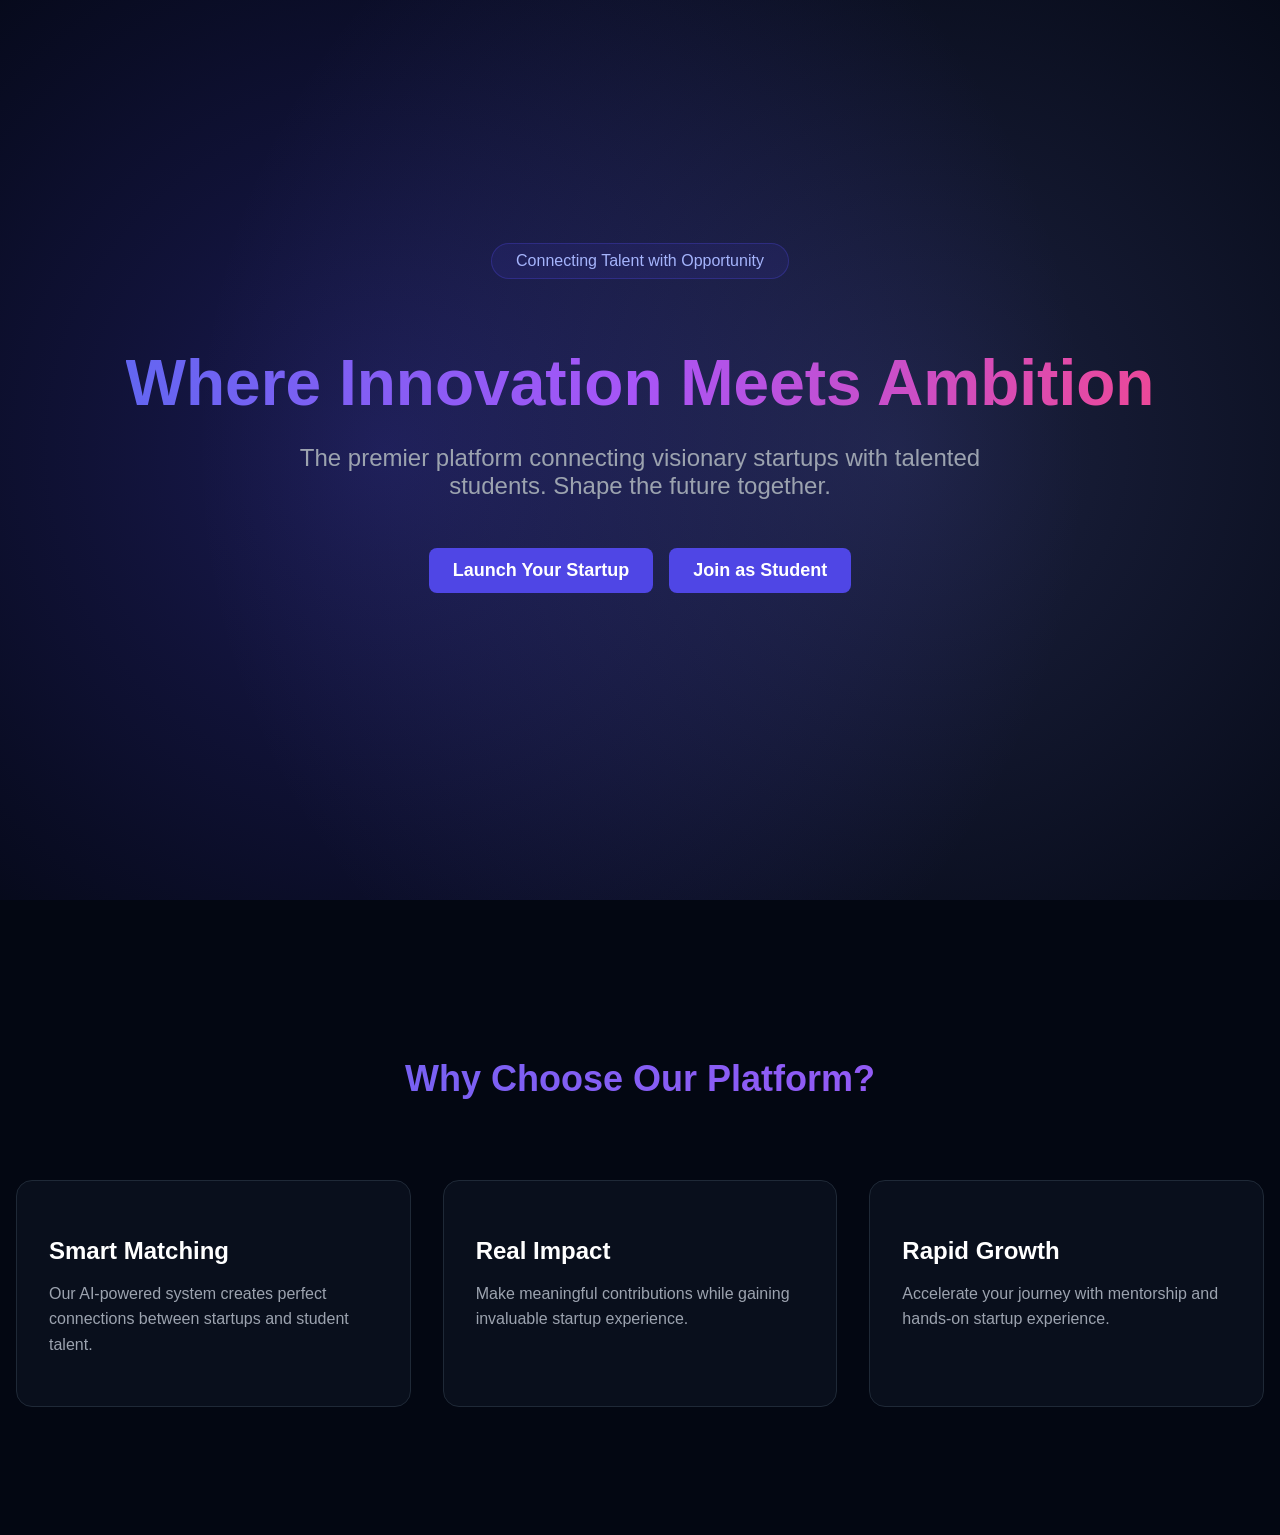
==== index.html @ 2dbad0bc "first commit" ====
<!DOCTYPE html>
<html lang="en">
<head>
  <meta charset="UTF-8">
  <meta name="viewport" content="width=device-width, initial-scale=1.0">
  <title>Landing Page</title>
  <style>
    body {
      margin: 0;
      font-family: Arial, sans-serif;
      background-color: #030712;
      color: #f3f4f6;
    }

    .landing-page {
      min-height: 100vh;
    }

    .hero {
      position: relative;
      overflow: hidden;
      min-height: 100vh;
      display: flex;
      align-items: center;
    }

    .gradient-overlay-1 {
      position: absolute;
      inset: 0;
      background: radial-gradient(circle at 30% 50%, #4f46e5, transparent 70%);
      opacity: 0.3;
    }

    .gradient-overlay-2 {
      position: absolute;
      inset: 0;
      background: radial-gradient(circle at 70% 50%, #818cf8, transparent 70%);
      opacity: 0.2;
    }

    .hero-content {
      position: relative;
      max-width: 1280px;
      margin: 0 auto;
      padding: 8rem 1rem;
    }

    .hero-text {
      text-align: center;
      transform: translateY(10px);
      opacity: 0;
      transition: all 1s;
    }

    .hero-text.visible {
      transform: translateY(0);
      opacity: 1;
    }

    .badge {
      display: inline-block;
      margin-bottom: 1.5rem;
      padding: 0.5rem 1.5rem;
      border: 1px solid rgba(79, 70, 229, 0.3);
      border-radius: 9999px;
      background-color: rgba(79, 70, 229, 0.1);
      color: #a5b4fc;
    }

    .title {
      font-size: 4rem;
      font-weight: 700;
      margin-bottom: 1.5rem;
      background: linear-gradient(to right, #6366f1, #a855f7, #ec4899);
      -webkit-background-clip: text;
      background-clip: text;
      color: transparent;
    }

    .subtitle {
      font-size: 1.5rem;
      margin-bottom: 3rem;
      color: #9ca3af;
      max-width: 48rem;
      margin-left: auto;
      margin-right: auto;
    }

    .button-group {
      display: flex;
      flex-direction: column;
      gap: 1rem;
      justify-content: center;
      margin-bottom: 4rem;
    }

    @media (min-width: 640px) {
      .button-group {
        flex-direction: row;
      }
    }

    .primary-button, .secondary-button {
      padding: 0.75rem 1.5rem;
      font-size: 1.125rem;
      font-weight: 600;
      border-radius: 0.5rem;
      display: flex;
      align-items: center;
      justify-content: center;
      transition: all 0.3s;
    }

    .primary-button {
      background-color: #4f46e5;
      color: white;
    }

    .primary-button:hover {
      background-color: #4338ca;
      transform: scale(1.05);
    }

    .secondary-button {
      border: 1px solid rgba(79, 70, 229, 0.5);
      color: #a5b4fc;
    }

    .secondary-button:hover {
      background-color: rgba(79, 70, 229, 0.1);
      transform: scale(1.05);
    }

    .icon {
      height: 1.25rem;
      width: 1.25rem;
      margin-left: 0.5rem;
    }

    .bounce {
      height: 1.5rem;
      width: 1.5rem;
      margin: 0 auto;
      color: rgba(79, 70, 229, 0.5);
      animation: bounce 1s infinite;
    }

    @keyframes bounce {
      0%, 100% { transform: translateY(0); }
      50% { transform: translateY(-10px); }
    }

    .features {
      padding: 8rem 1rem;
      max-width: 1280px;
      margin: 0 auto;
      position: relative;
    }

    .features-title {
      font-size: 2.25rem;
      font-weight: 700;
      text-align: center;
      margin-bottom: 5rem;
      background: linear-gradient(to right, #6366f1, #a855f7);
      -webkit-background-clip: text;
      background-clip: text;
      color: transparent;
    }

    .features-grid {
      display: grid;
      gap: 2rem;
    }

    @media (min-width: 768px) {
      .features-grid {
        grid-template-columns: repeat(3, 1fr);
      }
    }

    .feature-card {
      padding: 2rem;
      background-color: rgba(17, 24, 39, 0.5);
      border: 1px solid #1f2937;
      border-radius: 1rem;
      transition: all 0.3s;
    }

    .feature-card:hover {
      border-color: rgba(79, 70, 229, 0.5);
      transform: translateY(-4px);
    }

    .feature-card h3 {
      font-size: 1.5rem;
      font-weight: 600;
      margin-bottom: 1rem;
      color: white;
    }

    .feature-card p {
      color: #9ca3af;
      line-height: 1.6;
    }
  </style>
  <script>
    window.onload = function() {
      const heroText = document.querySelector('.hero-text');
      if (heroText) {
        heroText.classList.add('visible');
      }
    };
  </script>
</head>
<body>
  <div class="landing-page">
    <header class="hero">
      <div class="gradient-overlay-1"></div>
      <div class="gradient-overlay-2"></div>

      <div class="hero-content">
        <div class="hero-text">
          <div class="badge">
            Connecting Talent with Opportunity
          </div>
          <h1 class="title">
            Where Innovation Meets Ambition
          </h1>
          <p class="subtitle">
            The premier platform connecting visionary startups with talented students. Shape the future together.
          </p>
          <div class="button-group">
            <a href="login.html" class="primary-button" style="text-decoration: none;">Launch Your Startup</a>


            <a href="login.html" class="primary-button" style="text-decoration: none;">Join as Student</a>

          </div>
        </div>
      </div>
    </header>

    <section class="features">
      <h2 class="features-title">
        Why Choose Our Platform?
      </h2>
      <div class="features-grid">
        <div class="feature-card">
          <h3>Smart Matching</h3>
          <p>Our AI-powered system creates perfect connections between startups and student talent.</p>
        </div>

        <div class="feature-card">
          <h3>Real Impact</h3>
          <p>Make meaningful contributions while gaining invaluable startup experience.</p>
        </div>

        <div class="feature-card">
          <h3>Rapid Growth</h3>
          <p>Accelerate your journey with mentorship and hands-on startup experience.</p>
        </div>
      </div>
    </section>
  </div>
</body>
</html>
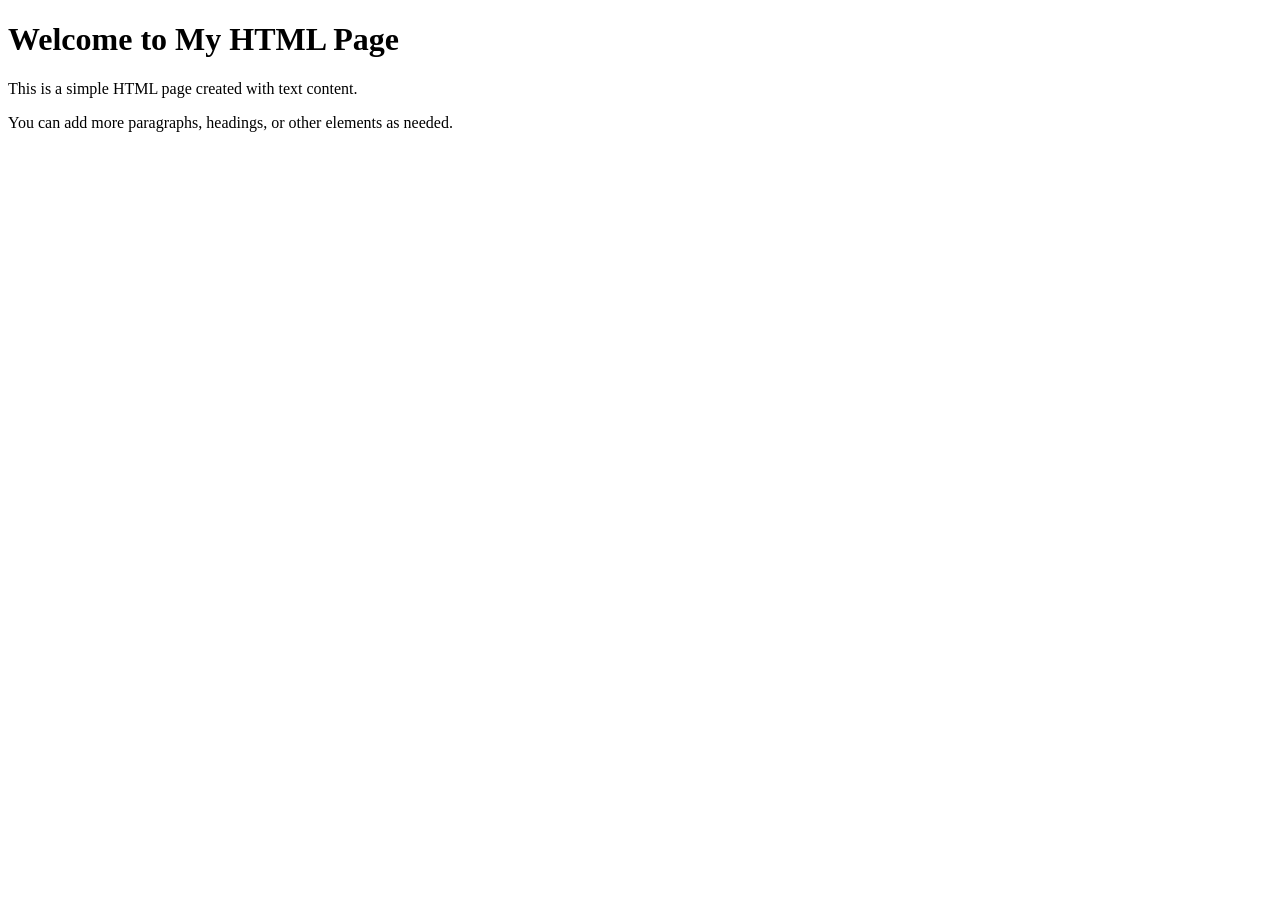
==== commit 342c25e5: "Agent: create a single html page with text" ====
--- a/index.html
+++ b/index.html
@@ -1,267 +1,13 @@
 <!DOCTYPE html>
 <html lang="en">
 <head>
-  <meta charset="UTF-8">
-  <meta name="viewport" content="width=device-width, initial-scale=1.0">
-  <title>Landing Page</title>
-  <style>
-    body {
-      margin: 0;
-      font-family: Arial, sans-serif;
-      background-color: #030712;
-      color: #f3f4f6;
-    }
-
-    .landing-page {
-      min-height: 100vh;
-    }
-
-    .hero {
-      position: relative;
-      overflow: hidden;
-      min-height: 100vh;
-      display: flex;
-      align-items: center;
-    }
-
-    .gradient-overlay-1 {
-      position: absolute;
-      inset: 0;
-      background: radial-gradient(circle at 30% 50%, #4f46e5, transparent 70%);
-      opacity: 0.3;
-    }
-
-    .gradient-overlay-2 {
-      position: absolute;
-      inset: 0;
-      background: radial-gradient(circle at 70% 50%, #818cf8, transparent 70%);
-      opacity: 0.2;
-    }
-
-    .hero-content {
-      position: relative;
-      max-width: 1280px;
-      margin: 0 auto;
-      padding: 8rem 1rem;
-    }
-
-    .hero-text {
-      text-align: center;
-      transform: translateY(10px);
-      opacity: 0;
-      transition: all 1s;
-    }
-
-    .hero-text.visible {
-      transform: translateY(0);
-      opacity: 1;
-    }
-
-    .badge {
-      display: inline-block;
-      margin-bottom: 1.5rem;
-      padding: 0.5rem 1.5rem;
-      border: 1px solid rgba(79, 70, 229, 0.3);
-      border-radius: 9999px;
-      background-color: rgba(79, 70, 229, 0.1);
-      color: #a5b4fc;
-    }
-
-    .title {
-      font-size: 4rem;
-      font-weight: 700;
-      margin-bottom: 1.5rem;
-      background: linear-gradient(to right, #6366f1, #a855f7, #ec4899);
-      -webkit-background-clip: text;
-      background-clip: text;
-      color: transparent;
-    }
-
-    .subtitle {
-      font-size: 1.5rem;
-      margin-bottom: 3rem;
-      color: #9ca3af;
-      max-width: 48rem;
-      margin-left: auto;
-      margin-right: auto;
-    }
-
-    .button-group {
-      display: flex;
-      flex-direction: column;
-      gap: 1rem;
-      justify-content: center;
-      margin-bottom: 4rem;
-    }
-
-    @media (min-width: 640px) {
-      .button-group {
-        flex-direction: row;
-      }
-    }
-
-    .primary-button, .secondary-button {
-      padding: 0.75rem 1.5rem;
-      font-size: 1.125rem;
-      font-weight: 600;
-      border-radius: 0.5rem;
-      display: flex;
-      align-items: center;
-      justify-content: center;
-      transition: all 0.3s;
-    }
-
-    .primary-button {
-      background-color: #4f46e5;
-      color: white;
-    }
-
-    .primary-button:hover {
-      background-color: #4338ca;
-      transform: scale(1.05);
-    }
-
-    .secondary-button {
-      border: 1px solid rgba(79, 70, 229, 0.5);
-      color: #a5b4fc;
-    }
-
-    .secondary-button:hover {
-      background-color: rgba(79, 70, 229, 0.1);
-      transform: scale(1.05);
-    }
-
-    .icon {
-      height: 1.25rem;
-      width: 1.25rem;
-      margin-left: 0.5rem;
-    }
-
-    .bounce {
-      height: 1.5rem;
-      width: 1.5rem;
-      margin: 0 auto;
-      color: rgba(79, 70, 229, 0.5);
-      animation: bounce 1s infinite;
-    }
-
-    @keyframes bounce {
-      0%, 100% { transform: translateY(0); }
-      50% { transform: translateY(-10px); }
-    }
-
-    .features {
-      padding: 8rem 1rem;
-      max-width: 1280px;
-      margin: 0 auto;
-      position: relative;
-    }
-
-    .features-title {
-      font-size: 2.25rem;
-      font-weight: 700;
-      text-align: center;
-      margin-bottom: 5rem;
-      background: linear-gradient(to right, #6366f1, #a855f7);
-      -webkit-background-clip: text;
-      background-clip: text;
-      color: transparent;
-    }
-
-    .features-grid {
-      display: grid;
-      gap: 2rem;
-    }
-
-    @media (min-width: 768px) {
-      .features-grid {
-        grid-template-columns: repeat(3, 1fr);
-      }
-    }
-
-    .feature-card {
-      padding: 2rem;
-      background-color: rgba(17, 24, 39, 0.5);
-      border: 1px solid #1f2937;
-      border-radius: 1rem;
-      transition: all 0.3s;
-    }
-
-    .feature-card:hover {
-      border-color: rgba(79, 70, 229, 0.5);
-      transform: translateY(-4px);
-    }
-
-    .feature-card h3 {
-      font-size: 1.5rem;
-      font-weight: 600;
-      margin-bottom: 1rem;
-      color: white;
-    }
-
-    .feature-card p {
-      color: #9ca3af;
-      line-height: 1.6;
-    }
-  </style>
-  <script>
-    window.onload = function() {
-      const heroText = document.querySelector('.hero-text');
-      if (heroText) {
-        heroText.classList.add('visible');
-      }
-    };
-  </script>
+    <meta charset="UTF-8">
+    <meta name="viewport" content="width=device-width, initial-scale=1.0">
+    <title>Simple HTML Page</title>
 </head>
 <body>
-  <div class="landing-page">
-    <header class="hero">
-      <div class="gradient-overlay-1"></div>
-      <div class="gradient-overlay-2"></div>
-
-      <div class="hero-content">
-        <div class="hero-text">
-          <div class="badge">
-            Connecting Talent with Opportunity
-          </div>
-          <h1 class="title">
-            Where Innovation Meets Ambition
-          </h1>
-          <p class="subtitle">
-            The premier platform connecting visionary startups with talented students. Shape the future together.
-          </p>
-          <div class="button-group">
-            <a href="login.html" class="primary-button" style="text-decoration: none;">Launch Your Startup</a>
-
-
-            <a href="login.html" class="primary-button" style="text-decoration: none;">Join as Student</a>
-
-          </div>
-        </div>
-      </div>
-    </header>
-
-    <section class="features">
-      <h2 class="features-title">
-        Why Choose Our Platform?
-      </h2>
-      <div class="features-grid">
-        <div class="feature-card">
-          <h3>Smart Matching</h3>
-          <p>Our AI-powered system creates perfect connections between startups and student talent.</p>
-        </div>
-
-        <div class="feature-card">
-          <h3>Real Impact</h3>
-          <p>Make meaningful contributions while gaining invaluable startup experience.</p>
-        </div>
-
-        <div class="feature-card">
-          <h3>Rapid Growth</h3>
-          <p>Accelerate your journey with mentorship and hands-on startup experience.</p>
-        </div>
-      </div>
-    </section>
-  </div>
+    <h1>Welcome to My HTML Page</h1>
+    <p>This is a simple HTML page created with text content.</p>
+    <p>You can add more paragraphs, headings, or other elements as needed.</p>
 </body>
-</html>
+</html>
